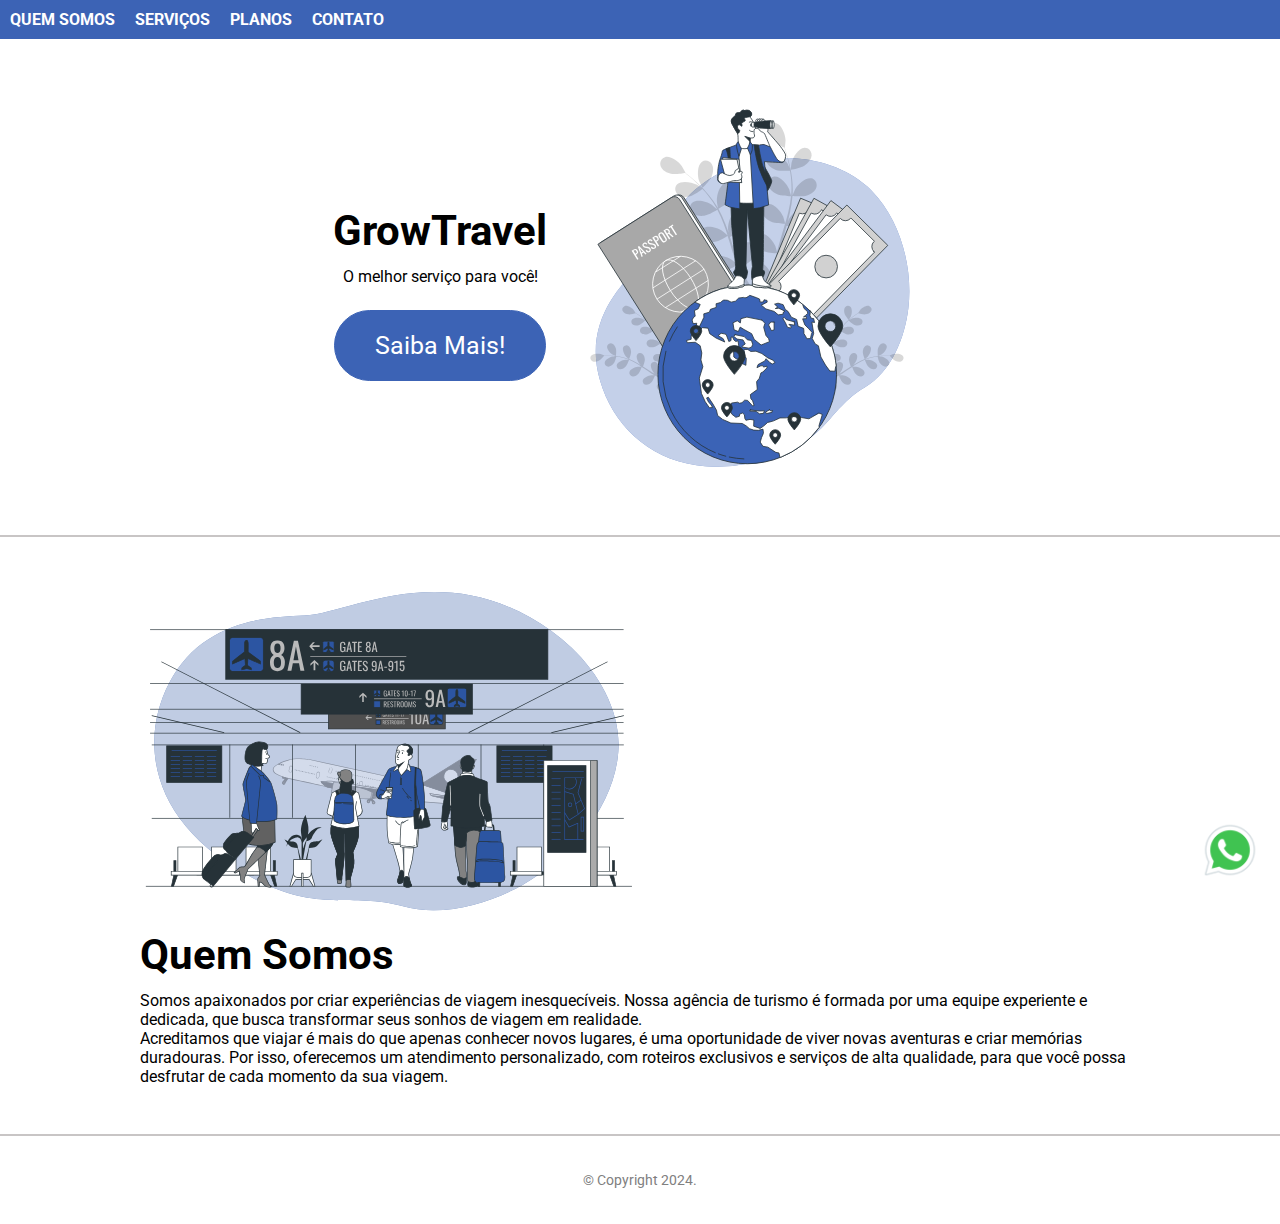
==== exercicio/exercicio-growtravel/index.html @ 7a2dba37 "Adição dos arquivos de estudo ao repositório no Github" ====
<!DOCTYPE html>
<html lang="pt-BR">

<head>
    <meta charset="UTF-8">
    <meta name="viewport" content="width=device-width, initial-scale=1.0">
    <link rel="stylesheet" href="style.css">
    <title>Turismo</title>
</head>

<body>
    <header>
        <p>Quem Somos</p>
        <p>Serviços</p>
        <p>Planos</p>
        <p>Contato</p>
    </header>

    <main>
        <a href="https://wa.me/5551986008003" class="botao-flutuante">
            <img src="./images/wppicon.png" alt="ícone do whatsapp, pressione para abrir a conversa no whatsapp">
        </a>

        <section id="home">
            <img src="./images/home.svg" alt="Buscar viagens pelo mundo">

            <div>
                <h2>GrowTravel</h2>
                <p>O melhor serviço para você!</p>
                <button class="botao-padrao">Saiba Mais!</button>
            </div>
        </section>

        <hr>

        <section id="quemSomos">
            <img src="./images/aeroporto.svg" alt="Aeroporto">

            <div>
                <h2>Quem Somos</h2>
                <p>
                    Somos apaixonados por criar experiências de viagem inesquecíveis. Nossa agência de turismo é formada por
                    uma equipe
                    experiente e dedicada, que busca transformar seus sonhos de viagem em realidade.
                </p>
                <p>
                    Acreditamos que viajar é mais do que
                    apenas conhecer novos lugares, é uma oportunidade de viver novas aventuras e criar memórias duradouras.
                    Por isso,
                    oferecemos um atendimento personalizado, com roteiros exclusivos e serviços de alta qualidade, para que
                    você possa
                    desfrutar de cada momento da sua viagem.
                </p>
            </div>
        </section>

        <hr>
    </main>

    <footer>
        <p>&copy; Copyright 2024.</p>
    </footer>
</body>

</html>
---- exercicio/exercicio-growtravel/style.css ----
@import url('https://fonts.googleapis.com/css2?family=Roboto:ital,wght@0,100;0,300;0,400;0,500;0,700;0,900;1,100;1,300;1,400;1,500;1,700;1,900&display=swap');

* {
    font-family: "Roboto", sans-serif;
    margin: 0;
    padding: 0;
}

header {
    background-color: #3c63b5;
    display: flex;
    flex: wrap;
    gap: 20px;
    padding: 10px;
}

header > p {
    text-transform: uppercase;
    color: white;
    font-weight: bold;
    cursor: pointer;
}

header p:hover {
    color: aqua;
    text-decoration: underline;
}

.botao-flutuante {
    position: fixed;
    bottom: 20px;
    right: 20px;
    width: 60px;
    height: 60px;
    cursor: pointer; /* mostra que é clicável */ 
    z-index: 1000; /* garante que fique em cima dos outros elementos */
}

.botao-flutuante img {
    width: 100%; /* ajusta o tamanho do botão de acordo com o tamanho definido na classe */
    height: auto; /* mantém a proporção */
}

img {
    width: 40%;
}

section {
    text-align: center;
    max-width: 800px;
    margin: auto;
    padding: 48px;
}

section#home{
    display: flex;
    flex-direction: row-reverse;
    justify-content: center; /* alinhar no eixo horizontal */
    align-items: center; /* vertical */
}

section#quemSomos{
    display: flex;
}

section#quemSomos > div {
    align-items: center;
    text-align: left;
}

section#quemSomos > img {
    width: 50%;
}

img {
    max-width: 100%;
    height: auto;
}

h2 {
    font-size: 48px;
    margin: 12px 0;
}

button.botao-padrao {
    padding: 18px 48px;
    border-radius: 48px;
    border: 1px solid #3c63b5;
    background-color: #3c63b5;
    color: white;
    margin-top: 24px;
    font-size: 16px;
}

button:hover {
    cursor: pointer;
    font-weight: bold;
}

hr {
    border: 1px solid #c8c5c5;
}

footer {
    padding: 36px;
    text-align: center;
}

footer > p {
    color: grey;
    font-size: 14px;
}

@media (max-width: 768px) {
    header {
        flex-direction: column;
        text-align: center;
    }

    section {
        padding: 24px;
    }

    h2 {
        font-size: 28px;
    }

    button.botao-padrao {
        padding: 10px 20px;
        font-size: 14px;
    }
}

/*telas menores que 480px (smartphones)*/
@media (max-width: 480px) {
    section#home {
        flex-direction: column; /* Coloca a imagem acima do texto */
    }

    section#quemSomos {
        flex-direction: column; /* Coloca a imagem acima do texto */
    }

    section#quemSomos > img, section#home > img {
        width: 100%; /* Garante que a imagem ocupe toda a largura disponível */
    }

    section#quemSomos > div {
        text-align: center; /* Centraliza o texto */
    }

    section {
        padding: 16px;
    }

    h2 {
        font-size: 24px;
    }

    button.botao-padrao {
        padding: 8px 16px;
        font-size: 14px;
    }

    footer {
        padding: 16px;
    }
}

/* telas maiores que 12000px*/
@media (min-width: 1200px) {
    section {
        max-width: 1000px;
    }

    h2 {
        font-size: 42px;
    }

    button.botao-padrao {
        padding: 20px 40px;
        font-size: 25px;
    }

    section#quemSomos {
        flex-direction: column;
    }
}
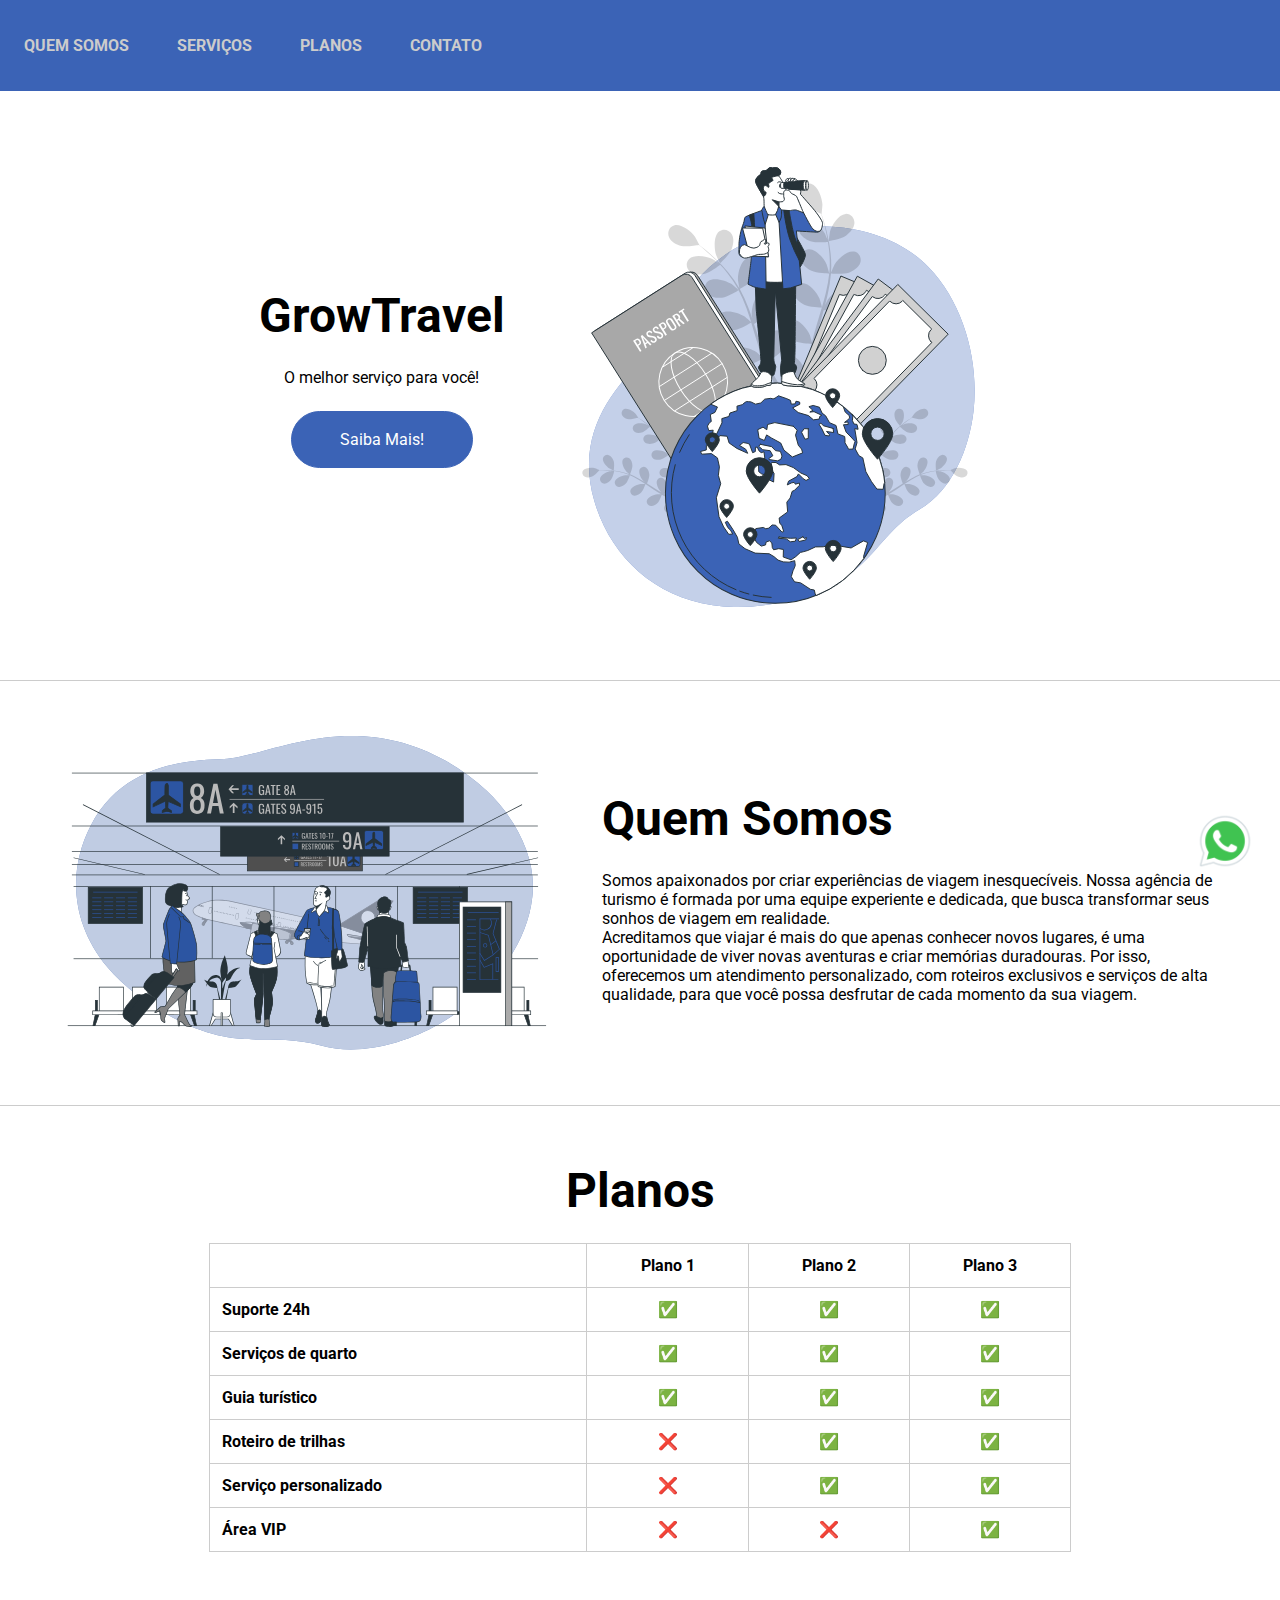
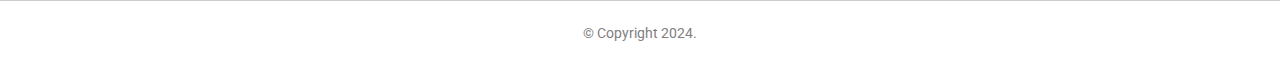
==== commit 43a91b87: "Correção do exercício GrowTravel" ====
--- a/exercicio/exercicio-growtravel/index.html
+++ b/exercicio/exercicio-growtravel/index.html
@@ -10,17 +10,25 @@
 
 <body>
     <header>
-        <p>Quem Somos</p>
-        <p>Serviços</p>
-        <p>Planos</p>
-        <p>Contato</p>
+        <nav class="menu">
+            <ul>
+                <li>
+                    <a href="#quemSomos">Quem Somos</a>
+                </li>
+                <li>
+                    <a href="#">Serviços</a>
+                </li>
+                <li>
+                    <a href="#planos">Planos</a>
+                </li>
+                <li>
+                    <a href="#">Contato</a>
+                </li>
+            </ul>
+        </nav>
     </header>
 
     <main>
-        <a href="https://wa.me/5551986008003" class="botao-flutuante">
-            <img src="./images/wppicon.png" alt="ícone do whatsapp, pressione para abrir a conversa no whatsapp">
-        </a>
-
         <section id="home">
             <img src="./images/home.svg" alt="Buscar viagens pelo mundo">
 
@@ -29,9 +37,8 @@
                 <p>O melhor serviço para você!</p>
                 <button class="botao-padrao">Saiba Mais!</button>
             </div>
+
         </section>
-
-        <hr>
 
         <section id="quemSomos">
             <img src="./images/aeroporto.svg" alt="Aeroporto">
@@ -39,27 +46,89 @@
             <div>
                 <h2>Quem Somos</h2>
                 <p>
-                    Somos apaixonados por criar experiências de viagem inesquecíveis. Nossa agência de turismo é formada por
+                    Somos apaixonados por criar experiências de viagem inesquecíveis. Nossa agência de turismo é formada
+                    por
                     uma equipe
                     experiente e dedicada, que busca transformar seus sonhos de viagem em realidade.
                 </p>
                 <p>
                     Acreditamos que viajar é mais do que
-                    apenas conhecer novos lugares, é uma oportunidade de viver novas aventuras e criar memórias duradouras.
+                    apenas conhecer novos lugares, é uma oportunidade de viver novas aventuras e criar memórias
+                    duradouras.
                     Por isso,
-                    oferecemos um atendimento personalizado, com roteiros exclusivos e serviços de alta qualidade, para que
+                    oferecemos um atendimento personalizado, com roteiros exclusivos e serviços de alta qualidade, para
+                    que
                     você possa
                     desfrutar de cada momento da sua viagem.
                 </p>
             </div>
         </section>
 
-        <hr>
+        <section id="planos">
+            <h2>Planos</h2>
+
+
+            <div id="container-tabela">
+                <table>
+                    <thead>
+                        <tr>
+                            <th></th>
+                            <th>Plano 1</th>
+                            <th>Plano 2</th>
+                            <th>Plano 3</th>
+                        </tr>
+                    </thead>
+                    <tbody>
+                        <tr>
+                            <th>Suporte 24h</th>
+                            <td>✅</td>
+                            <td>✅</td>
+                            <td>✅</td>
+                        </tr>
+                        <tr>
+                            <th>Serviços de quarto</th>
+                            <td>✅</td>
+                            <td>✅</td>
+                            <td>✅</td>
+                        </tr>
+                        <tr>
+                            <th>Guia turístico</th>
+                            <td>✅</td>
+                            <td>✅</td>
+                            <td>✅</td>
+                        </tr>
+                        <tr>
+                            <th>Roteiro de trilhas</th>
+                            <td>❌</td>
+                            <td>✅</td>
+                            <td>✅</td>
+                        </tr>
+                        <tr>
+                            <th>Serviço personalizado</th>
+                            <td>❌</td>
+                            <td>✅</td>
+                            <td>✅</td>
+                        </tr>
+                        <tr>
+                            <th>Área VIP</th>
+                            <td>❌</td>
+                            <td>❌</td>
+                            <td>✅</td>
+                        </tr>
+                    </tbody>
+                </table>
+            </div>
+        </section>
     </main>
 
     <footer>
         <p>&copy; Copyright 2024.</p>
     </footer>
+
+    <a href="https://wa.me/5551999999999" title="Entre em contato" target="_blank"
+        id="botao-flutuante">
+        <img src="./images/wppicon.png" alt="Icone Whatsapp">
+    </a>
 </body>
 
 </html>--- a/exercicio/exercicio-growtravel/style.css
+++ b/exercicio/exercicio-growtravel/style.css
@@ -1,188 +1,163 @@
 @import url('https://fonts.googleapis.com/css2?family=Roboto:ital,wght@0,100;0,300;0,400;0,500;0,700;0,900;1,100;1,300;1,400;1,500;1,700;1,900&display=swap');
 
 * {
-    font-family: "Roboto", sans-serif;
+    font-family: 'Roboto', sans-serif;
+    padding: 0;
     margin: 0;
-    padding: 0;
 }
 
 header {
-    background-color: #3c63b5;
-    display: flex;
-    flex: wrap;
-    gap: 20px;
-    padding: 10px;
+    background-color: #3b63b6;
+    padding: 24px;
 }
 
-header > p {
-    text-transform: uppercase;
-    color: white;
-    font-weight: bold;
-    cursor: pointer;
+nav.menu li {
+    list-style-type: none;
+    margin: 12px 0;
 }
 
-header p:hover {
-    color: aqua;
-    text-decoration: underline;
+nav.menu li > a {
+    text-decoration: none;
+    color: white;
+    text-transform: uppercase;
+    font-weight: bold;
 }
 
-.botao-flutuante {
-    position: fixed;
-    bottom: 20px;
-    right: 20px;
-    width: 60px;
-    height: 60px;
-    cursor: pointer; /* mostra que é clicável */ 
-    z-index: 1000; /* garante que fique em cima dos outros elementos */
-}
-
-.botao-flutuante img {
-    width: 100%; /* ajusta o tamanho do botão de acordo com o tamanho definido na classe */
-    height: auto; /* mantém a proporção */
-}
-
-img {
-    width: 40%;
+h2 {
+    font-size: 48px;
+    margin: 8px 0 24px 0;
 }
 
 section {
     text-align: center;
-    max-width: 800px;
-    margin: auto;
-    padding: 48px;
-}
-
-section#home{
-    display: flex;
-    flex-direction: row-reverse;
-    justify-content: center; /* alinhar no eixo horizontal */
-    align-items: center; /* vertical */
-}
-
-section#quemSomos{
-    display: flex;
-}
-
-section#quemSomos > div {
-    align-items: center;
-    text-align: left;
-}
-
-section#quemSomos > img {
-    width: 50%;
-}
-
-img {
-    max-width: 100%;
-    height: auto;
-}
-
-h2 {
-    font-size: 48px;
-    margin: 12px 0;
+    padding: 48px 24px;
+    border-bottom: 1px solid #cccccc;
 }
 
 button.botao-padrao {
     padding: 18px 48px;
     border-radius: 48px;
-    border: 1px solid #3c63b5;
-    background-color: #3c63b5;
+    border: 1px solid #3b63b6;
+    background-color: #3b63b6;
+    font-size: 16px;
     color: white;
-    margin-top: 24px;
-    font-size: 16px;
+    margin: 24px 0;
 }
 
-button:hover {
-    cursor: pointer;
-    font-weight: bold;
+section#quemSomos > div > p {
+    text-align: left;
 }
 
-hr {
-    border: 1px solid #c8c5c5;
+div#container-tabela {
+    overflow-x: scroll;
+}
+
+table {
+    min-width: 450px;
+}
+
+table, td, th {
+    border: 1px solid #cccccc;
+    border-collapse: collapse;
+    margin: 0 auto;
+}
+
+th, td {
+    padding: 12px;
+}
+
+tbody th {
+    text-align: left;
+}
+
+a#botao-flutuante {
+    position: fixed;
+    right: 25px;
+    bottom: 25px;
+}
+
+a#botao-flutuante > img {
+    width: 60px;
 }
 
 footer {
-    padding: 36px;
-    text-align: center;
+    padding: 24px;
 }
 
 footer > p {
+    text-align: center;
+    font-size: 14px;
     color: grey;
-    font-size: 14px;
 }
 
-@media (max-width: 768px) {
-    header {
-        flex-direction: column;
-        text-align: center;
+@media screen and (min-width: 768px) {
+    nav.menu > ul {
+        display: flex;
+        gap: 48px;
+    }
+
+    div#container-tabela {
+        width: 100%;
+        overflow: hidden;
+    }
+
+    table {
+        width: 70%;
+    }
+}
+
+@media screen and (min-width: 768px) and (max-width: 991px) {
+    section img {
+        width: 70%;
+    }
+
+    section#quemSomos > div {
+        padding: 0 24px;
+    }
+}
+
+@media screen and (min-width: 992px) {
+    nav.menu li > a {
+        color: #cccccc;
+    }
+
+    nav.menu li > a:hover {
+        color: white;
+        text-decoration: underline;
+    }
+
+    img {
+        width: 40%;
+    }
+
+    button.botao-padrao:hover {
+        cursor: pointer;
+        font-weight: bold;
     }
 
     section {
-        padding: 24px;
+        display: flex;
+        justify-content: center;
+        align-items: center;
     }
 
-    h2 {
-        font-size: 28px;
-    }
-
-    button.botao-padrao {
-        padding: 10px 20px;
-        font-size: 14px;
-    }
-}
-
-/*telas menores que 480px (smartphones)*/
-@media (max-width: 480px) {
     section#home {
-        flex-direction: column; /* Coloca a imagem acima do texto */
+        flex-direction: row-reverse;
+        gap: 24px;
     }
 
     section#quemSomos {
-        flex-direction: column; /* Coloca a imagem acima do texto */
-    }
-
-    section#quemSomos > img, section#home > img {
-        width: 100%; /* Garante que a imagem ocupe toda a largura disponível */
+        gap: 48px;
+        text-align: left;
     }
 
     section#quemSomos > div {
-        text-align: center; /* Centraliza o texto */
+        width: 50%;
     }
 
-    section {
-        padding: 16px;
+    section#planos {
+        flex-direction: column;
     }
 
-    h2 {
-        font-size: 24px;
-    }
 
-    button.botao-padrao {
-        padding: 8px 16px;
-        font-size: 14px;
-    }
-
-    footer {
-        padding: 16px;
-    }
-}
-
-/* telas maiores que 12000px*/
-@media (min-width: 1200px) {
-    section {
-        max-width: 1000px;
-    }
-
-    h2 {
-        font-size: 42px;
-    }
-
-    button.botao-padrao {
-        padding: 20px 40px;
-        font-size: 25px;
-    }
-
-    section#quemSomos {
-        flex-direction: column;
-    }
 }